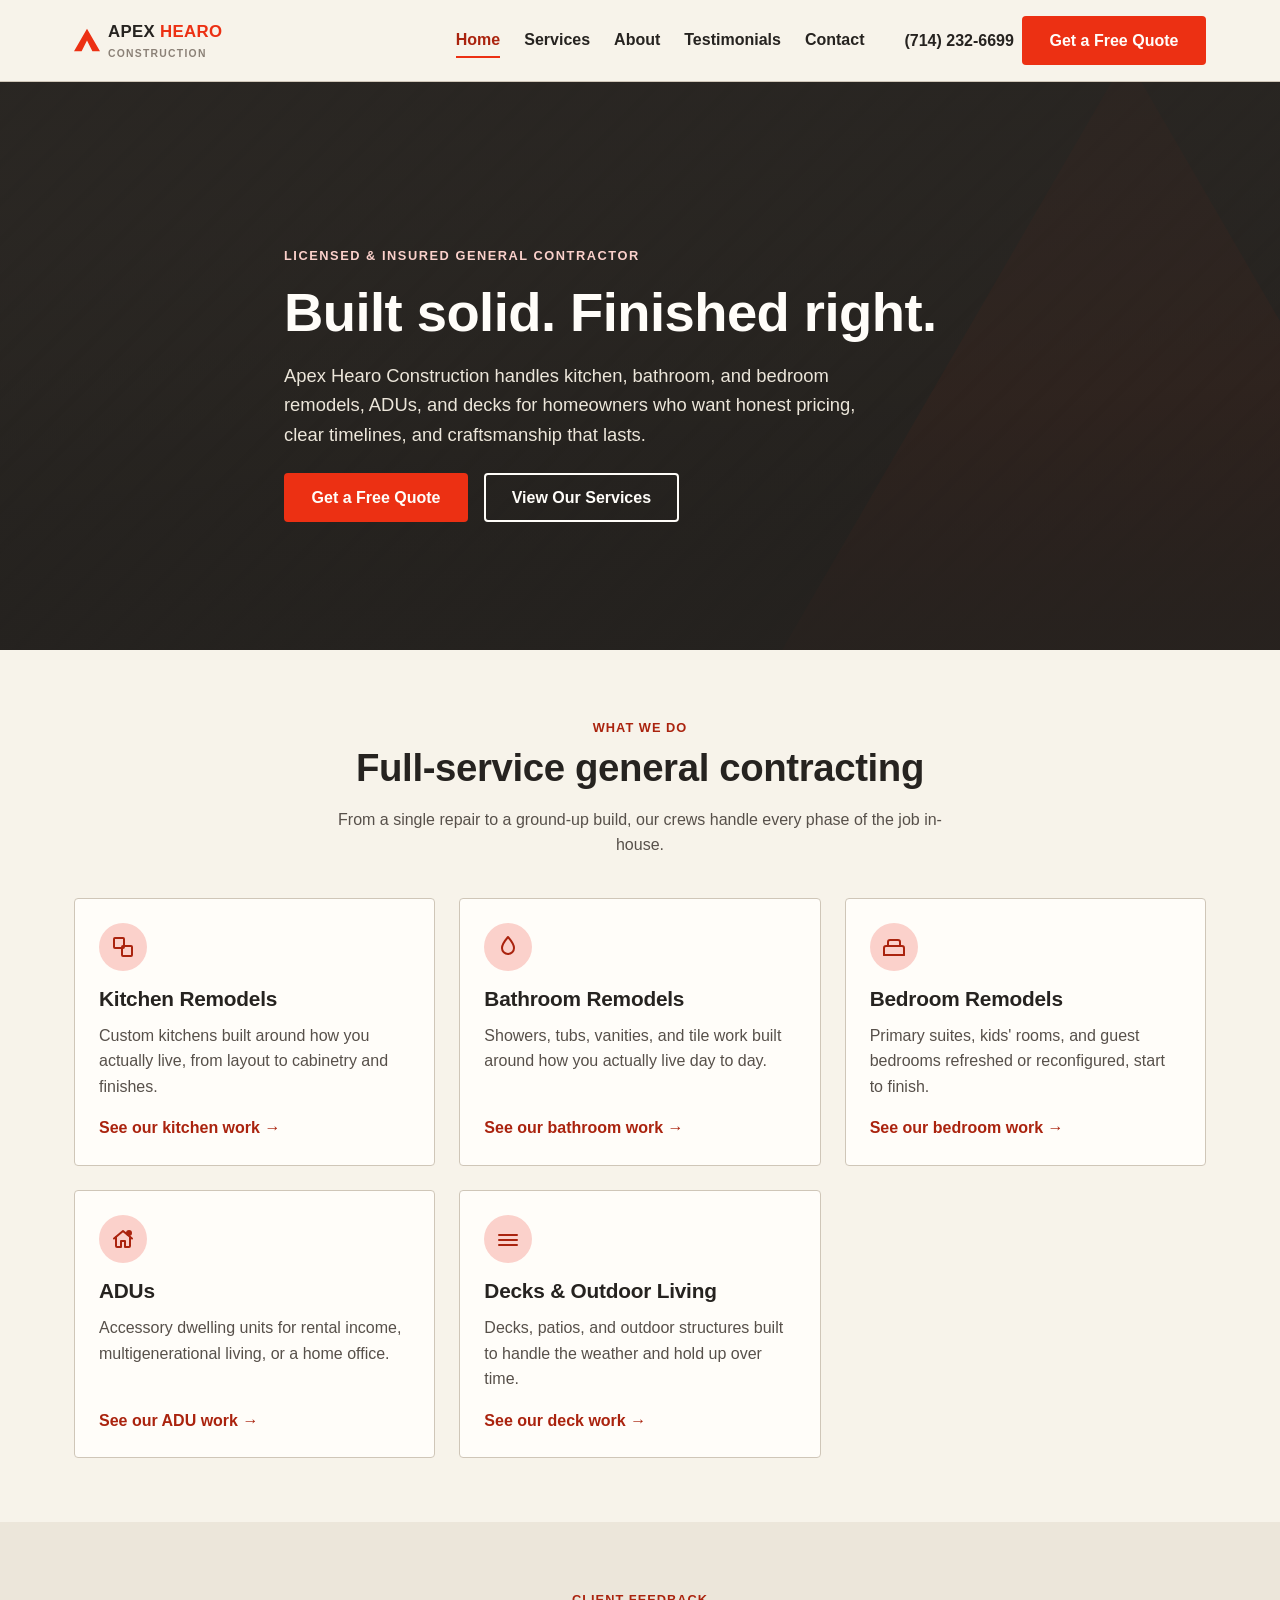
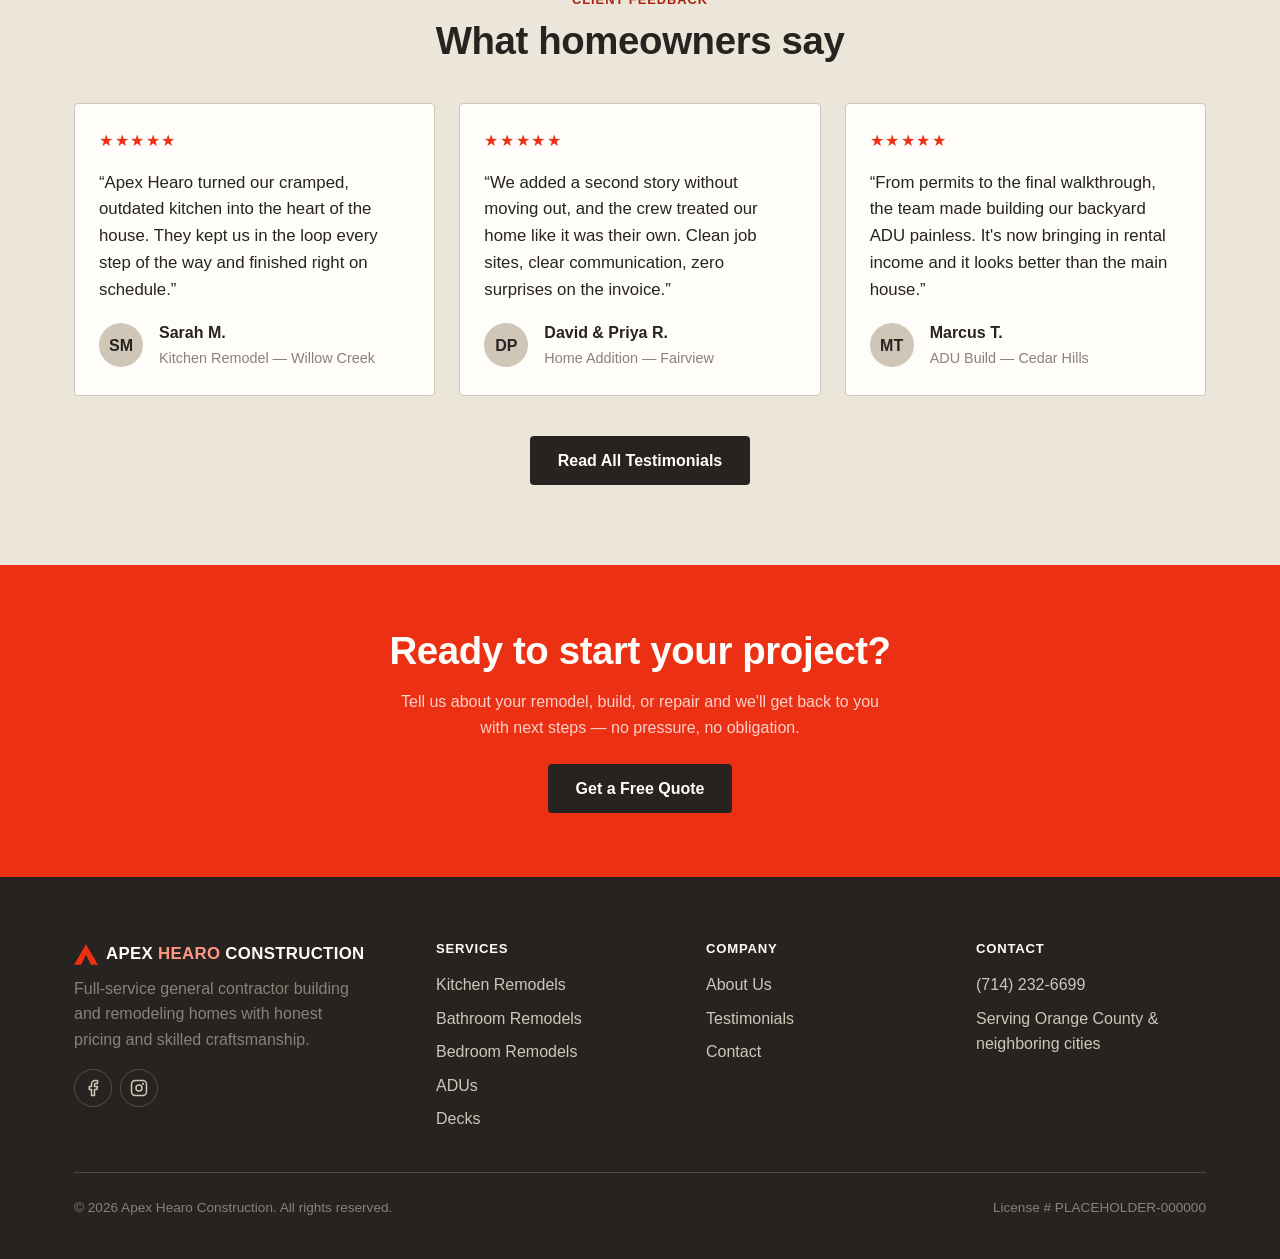
==== index.html @ 3b9a94ad "Update contact info, service area, hero banner, and About page - Update service area to "Orange Coun" ====
<!DOCTYPE html>
<html lang="en">
<head>
  <meta charset="UTF-8" />
  <meta name="viewport" content="width=device-width, initial-scale=1.0" />
  <title>Apex Hearo Construction | General Contractor</title>
  <meta name="description" content="Apex Hearo Construction is a licensed general contractor handling kitchen, bathroom, and bedroom remodels, ADUs, and decks. Get a free quote today." />
  <link rel="icon" type="image/svg+xml" href="images/favicon.svg" />
  <link rel="stylesheet" href="css/styles.css" />
</head>
<body>
  <a class="skip-link" href="#main-content">Skip to main content</a>

  <header class="site-header">
    <div class="container">
      <a href="index.html" class="logo">
        <svg class="logo-mark" width="26" height="24" viewBox="0 0 181.25 156.25" fill="currentColor" fill-rule="evenodd" aria-hidden="true">
          <path d="M90.63 0L181.25 156.25L0 156.25Z M90.63 81.25L128.13 156.25L53.13 156.25Z" />
        </svg>
        <span>
          Apex <span class="logo-accent">Hearo</span>
          <span class="logo-text-sub">Construction</span>
        </span>
      </a>

      <button class="nav-toggle" type="button" aria-expanded="false" aria-controls="primary-nav" aria-label="Toggle navigation menu">
        <span class="nav-toggle-icon"></span>
      </button>

      <nav class="primary-nav" id="primary-nav" aria-label="Primary">
        <ul class="nav-list">
          <li><a href="index.html" aria-current="page">Home</a></li>
          <li><a href="services.html">Services</a></li>
          <li><a href="about.html">About</a></li>
          <li><a href="testimonials.html">Testimonials</a></li>
          <li><a href="contact.html">Contact</a></li>
        </ul>
        <div class="nav-cta">
          <a href="tel:+17142326699" class="nav-phone">(714) 232-6699</a>
          <a href="contact.html" class="btn btn-primary">Get a Free Quote</a>
        </div>
      </nav>
    </div>
  </header>

  <main id="main-content">
    <!-- Hero -->
    <section class="hero" style="background-image: url('images/hero/hero-home.svg');">
      <div class="container">
        <span class="eyebrow">Licensed &amp; Insured General Contractor</span>
        <h1>Built solid. Finished right.</h1>
        <p class="lede">
          Apex Hearo Construction handles kitchen, bathroom, and bedroom remodels, ADUs, and decks
          for homeowners who want honest pricing, clear timelines, and craftsmanship that lasts.
        </p>
        <div class="hero-actions">
          <a href="contact.html" class="btn btn-primary">Get a Free Quote</a>
          <a href="services.html" class="btn btn-outline">View Our Services</a>
        </div>
      </div>
    </section>

    <!-- Services overview -->
    <section id="services-overview">
      <div class="container">
        <div class="section-heading">
          <span class="eyebrow">What We Do</span>
          <h2>Full-service general contracting</h2>
          <p>From a single repair to a ground-up build, our crews handle every phase of the job in-house.</p>
        </div>

        <div class="card-grid card-grid--services">
          <article class="service-card">
            <div class="service-card-icon">
              <svg width="24" height="24" viewBox="0 0 24 24" fill="none" stroke="currentColor" stroke-width="2" stroke-linecap="round" stroke-linejoin="round" aria-hidden="true">
                <rect x="3" y="3" width="10" height="10" rx="1" />
                <rect x="11" y="11" width="10" height="10" rx="1" />
              </svg>
            </div>
            <h3>Kitchen Remodels</h3>
            <p>Custom kitchens built around how you actually live, from layout to cabinetry and finishes.</p>
            <a href="services.html#kitchen" class="link-arrow">See our kitchen work &rarr;</a>
          </article>

          <article class="service-card">
            <div class="service-card-icon">
              <svg width="24" height="24" viewBox="0 0 24 24" fill="none" stroke="currentColor" stroke-width="2" stroke-linecap="round" stroke-linejoin="round" aria-hidden="true">
                <path d="M12 2s6 7 6 11a6 6 0 1 1-12 0c0-4 6-11 6-11Z" />
              </svg>
            </div>
            <h3>Bathroom Remodels</h3>
            <p>Showers, tubs, vanities, and tile work built around how you actually live day to day.</p>
            <a href="services.html#bathroom" class="link-arrow">See our bathroom work &rarr;</a>
          </article>

          <article class="service-card">
            <div class="service-card-icon">
              <svg width="24" height="24" viewBox="0 0 24 24" fill="none" stroke="currentColor" stroke-width="2" stroke-linecap="round" stroke-linejoin="round" aria-hidden="true">
                <path d="M2 20v-7a2 2 0 0 1 2-2h16a2 2 0 0 1 2 2v7" />
                <path d="M2 20h20" />
                <path d="M6 11V7a2 2 0 0 1 2-2h8a2 2 0 0 1 2 2v4" />
              </svg>
            </div>
            <h3>Bedroom Remodels</h3>
            <p>Primary suites, kids' rooms, and guest bedrooms refreshed or reconfigured, start to finish.</p>
            <a href="services.html#bedroom" class="link-arrow">See our bedroom work &rarr;</a>
          </article>

          <article class="service-card">
            <div class="service-card-icon">
              <svg width="24" height="24" viewBox="0 0 24 24" fill="none" stroke="currentColor" stroke-width="2" stroke-linecap="round" stroke-linejoin="round" aria-hidden="true">
                <path d="M3 11.5 12 4l9 7.5" />
                <path d="M5 10v9a1 1 0 0 0 1 1h4v-6h4v6h4a1 1 0 0 0 1-1v-9" />
                <circle cx="18" cy="6" r="3" fill="currentColor" stroke="none" />
              </svg>
            </div>
            <h3>ADUs</h3>
            <p>Accessory dwelling units for rental income, multigenerational living, or a home office.</p>
            <a href="services.html#adus" class="link-arrow">See our ADU work &rarr;</a>
          </article>

          <article class="service-card">
            <div class="service-card-icon">
              <svg width="24" height="24" viewBox="0 0 24 24" fill="none" stroke="currentColor" stroke-width="2" stroke-linecap="round" stroke-linejoin="round" aria-hidden="true">
                <path d="M3 8h18M3 13h18M3 18h18" />
              </svg>
            </div>
            <h3>Decks &amp; Outdoor Living</h3>
            <p>Decks, patios, and outdoor structures built to handle the weather and hold up over time.</p>
            <a href="services.html#decks" class="link-arrow">See our deck work &rarr;</a>
          </article>
        </div>
      </div>
    </section>

    <!-- Testimonials preview -->
    <section class="bg-soft">
      <div class="container">
        <div class="section-heading">
          <span class="eyebrow">Client Feedback</span>
          <h2>What homeowners say</h2>
        </div>

        <div class="card-grid card-grid--testimonials" data-testimonials data-testimonials-limit="3">
          <p class="testimonials-loading">Loading testimonials&hellip;</p>
        </div>

        <p class="text-center" style="margin-top: var(--space-5);">
          <a href="testimonials.html" class="btn btn-dark">Read All Testimonials</a>
        </p>
      </div>
    </section>

    <!-- CTA band -->
    <section class="cta-band">
      <div class="container">
        <h2>Ready to start your project?</h2>
        <p>Tell us about your remodel, build, or repair and we'll get back to you with next steps — no pressure, no obligation.</p>
        <a href="contact.html" class="btn btn-dark">Get a Free Quote</a>
      </div>
    </section>
  </main>

  <footer class="site-footer">
    <div class="container">
      <div class="footer-grid">
        <div class="footer-brand">
          <a href="index.html" class="logo">
            <svg class="logo-mark" width="24" height="21" viewBox="0 0 181.25 156.25" fill="currentColor" fill-rule="evenodd" aria-hidden="true">
              <path d="M90.63 0L181.25 156.25L0 156.25Z M90.63 81.25L128.13 156.25L53.13 156.25Z" />
            </svg>
            <span>Apex <span class="logo-accent">Hearo</span> Construction</span>
          </a>
          <p>Full-service general contractor building and remodeling homes with honest pricing and skilled craftsmanship.</p>
          <div class="footer-social">
            <a href="#" aria-label="Apex Hearo Construction on Facebook">
              <svg width="18" height="18" viewBox="0 0 24 24" fill="none" stroke="currentColor" stroke-width="2" stroke-linecap="round" stroke-linejoin="round" aria-hidden="true"><path d="M18 2h-3a5 5 0 0 0-5 5v3H7v4h3v8h4v-8h3l1-4h-4V7a1 1 0 0 1 1-1h3Z" /></svg>
            </a>
            <a href="#" aria-label="Apex Hearo Construction on Instagram">
              <svg width="18" height="18" viewBox="0 0 24 24" fill="none" stroke="currentColor" stroke-width="2" stroke-linecap="round" stroke-linejoin="round" aria-hidden="true"><rect x="2" y="2" width="20" height="20" rx="5" /><circle cx="12" cy="12" r="4" /><circle cx="17.5" cy="6.5" r="0.5" fill="currentColor" /></svg>
            </a>
          </div>
        </div>

        <div>
          <h3 class="footer-heading">Services</h3>
          <ul class="footer-links">
            <li><a href="services.html#kitchen">Kitchen Remodels</a></li>
            <li><a href="services.html#bathroom">Bathroom Remodels</a></li>
            <li><a href="services.html#bedroom">Bedroom Remodels</a></li>
            <li><a href="services.html#adus">ADUs</a></li>
            <li><a href="services.html#decks">Decks</a></li>
          </ul>
        </div>

        <div>
          <h3 class="footer-heading">Company</h3>
          <ul class="footer-links">
            <li><a href="about.html">About Us</a></li>
            <li><a href="testimonials.html">Testimonials</a></li>
            <li><a href="contact.html">Contact</a></li>
          </ul>
        </div>

        <div>
          <h3 class="footer-heading">Contact</h3>
          <ul class="footer-links">
            <li><a href="tel:+17142326699">(714) 232-6699</a></li>
            <li>Serving Orange County &amp; neighboring cities</li>
          </ul>
        </div>
      </div>

      <div class="footer-bottom">
        <p>&copy; <span data-current-year></span> Apex Hearo Construction. All rights reserved.</p>
        <p>License # PLACEHOLDER-000000</p>
      </div>
    </div>
  </footer>

  <script src="js/main.js"></script>
  <script src="js/testimonials.js"></script>
</body>
</html>
---- css/styles.css ----
/* =========================================================
   Apex Hearo Construction — Stylesheet
   Single stylesheet, organized by section. Mobile-first.
   ========================================================= */

/* ---------- 1. Design tokens ---------- */
:root {
  /* Earthy neutral palette */
  --color-charcoal: #262320;
  --color-charcoal-soft: #3a352f;
  --color-warm-gray-800: #4f4a42;
  --color-warm-gray-700: #57504a;
  --color-warm-gray-500: #8b8177;
  --color-warm-gray-300: #cfc6b8;
  --color-warm-gray-100: #ece6da;
  --color-off-white: #f7f3ea;
  --color-white: #fffdf9;

  /* Accent — brand red, matching the official logo */
  --color-accent: #ec3013;
  --color-accent-dark: #aa230e;
  --color-accent-light: #fbd1cb;

  /* Brand mark colors, from the official logo */
  --color-brand-red: #ec3013;
  --color-brand-red-on-dark: #ff9783;

  --color-success: #4a6b4d;
  --color-border: var(--color-warm-gray-300);

  /* Typography */
  --font-body: -apple-system, BlinkMacSystemFont, "Segoe UI", Roboto, Helvetica, Arial, sans-serif;
  --font-heading: var(--font-body);

  /* Spacing scale */
  --space-1: 0.25rem;
  --space-2: 0.5rem;
  --space-3: 1rem;
  --space-4: 1.5rem;
  --space-5: 2.5rem;
  --space-6: 4rem;
  --space-7: 6rem;

  --radius: 4px;
  --shadow-sm: 0 1px 3px rgba(38, 35, 32, 0.12);
  --shadow-md: 0 4px 16px rgba(38, 35, 32, 0.16);

  --container-width: 1180px;
}

/* ---------- 2. Reset ---------- */
*,
*::before,
*::after {
  box-sizing: border-box;
}

html {
  -webkit-text-size-adjust: 100%;
  scroll-behavior: smooth;
}

body {
  margin: 0;
  font-family: var(--font-body);
  color: var(--color-charcoal);
  background: var(--color-off-white);
  line-height: 1.6;
  font-size: 16px;
}

img {
  max-width: 100%;
  display: block;
  height: auto;
}

a {
  color: var(--color-accent-dark);
  text-decoration: none;
}

a:hover,
a:focus {
  text-decoration: underline;
}

ul {
  margin: 0;
  padding: 0;
  list-style: none;
}

h1, h2, h3, h4 {
  font-family: var(--font-heading);
  font-weight: 800;
  line-height: 1.15;
  margin: 0 0 var(--space-3);
  color: var(--color-charcoal);
  letter-spacing: -0.01em;
}

h1 { font-size: clamp(2rem, 5vw + 1rem, 3.4rem); }
h2 { font-size: clamp(1.6rem, 3vw + 1rem, 2.4rem); }
h3 { font-size: 1.3rem; }

p {
  margin: 0 0 var(--space-3);
}

button {
  font-family: inherit;
}

/* Visually-hidden but accessible */
.visually-hidden {
  position: absolute;
  width: 1px;
  height: 1px;
  padding: 0;
  margin: -1px;
  overflow: hidden;
  clip: rect(0, 0, 0, 0);
  white-space: nowrap;
  border: 0;
}

.skip-link {
  position: absolute;
  left: -999px;
  top: 0;
  background: var(--color-accent);
  color: var(--color-white);
  padding: var(--space-2) var(--space-3);
  z-index: 200;
}

.skip-link:focus {
  left: var(--space-2);
  top: var(--space-2);
}

/* ---------- 3. Layout helpers ---------- */
.container {
  width: 100%;
  max-width: var(--container-width);
  margin-inline: auto;
  padding-inline: var(--space-4);
}

section {
  padding-block: var(--space-6);
}

.section-heading {
  max-width: 640px;
  margin-inline: auto;
  text-align: center;
  margin-bottom: var(--space-5);
}

.section-heading .eyebrow {
  display: inline-block;
  color: var(--color-accent-dark);
  font-weight: 700;
  text-transform: uppercase;
  letter-spacing: 0.08em;
  font-size: 0.8rem;
  margin-bottom: var(--space-2);
}

.section-heading p {
  color: var(--color-warm-gray-700);
}

.bg-soft {
  background: var(--color-warm-gray-100);
}

.bg-charcoal {
  background: var(--color-charcoal);
  color: var(--color-warm-gray-100);
}

.bg-charcoal h2,
.bg-charcoal h3 {
  color: var(--color-white);
}

/* ---------- 4. Buttons ---------- */
.btn {
  display: inline-flex;
  align-items: center;
  justify-content: center;
  gap: var(--space-2);
  padding: 0.85rem 1.6rem;
  border-radius: var(--radius);
  font-weight: 700;
  font-size: 1rem;
  border: 2px solid transparent;
  cursor: pointer;
  transition: background-color 0.15s ease, color 0.15s ease, border-color 0.15s ease;
  text-decoration: none;
  line-height: 1.1;
}

.btn:hover,
.btn:focus-visible {
  text-decoration: none;
}

.btn-primary {
  background: var(--color-accent);
  color: var(--color-white);
}

.btn-primary:hover,
.btn-primary:focus-visible {
  background: var(--color-accent-dark);
  color: var(--color-white);
}

.btn-outline {
  background: transparent;
  border-color: currentColor;
  color: var(--color-white);
}

.btn-outline:hover,
.btn-outline:focus-visible {
  background: rgba(255, 255, 255, 0.12);
  color: var(--color-white);
}

.btn-dark {
  background: var(--color-charcoal);
  color: var(--color-white);
}

.btn-dark:hover,
.btn-dark:focus-visible {
  background: var(--color-charcoal-soft);
  color: var(--color-white);
}

.btn-block {
  width: 100%;
}

/* ---------- 5. Site header / nav ---------- */
.site-header {
  position: sticky;
  top: 0;
  z-index: 100;
  background: var(--color-off-white);
  border-bottom: 1px solid var(--color-border);
}

.site-header .container {
  display: flex;
  align-items: center;
  justify-content: space-between;
  padding-block: var(--space-3);
}

.logo {
  display: flex;
  align-items: center;
  gap: var(--space-2);
  font-family: var(--font-heading);
  font-weight: 800;
  font-size: 1.05rem;
  color: var(--color-charcoal);
  text-decoration: none;
  text-transform: uppercase;
  letter-spacing: 0.02em;
}

.logo:hover,
.logo:focus {
  text-decoration: none;
}

.logo-mark {
  flex-shrink: 0;
  color: var(--color-brand-red);
}

.logo-accent {
  color: var(--color-brand-red);
}

.logo-text-sub {
  display: block;
  font-size: 0.65rem;
  font-weight: 600;
  letter-spacing: 0.12em;
  text-transform: uppercase;
  color: var(--color-warm-gray-500);
}

.nav-toggle {
  display: inline-flex;
  align-items: center;
  justify-content: center;
  background: transparent;
  border: 1px solid var(--color-border);
  border-radius: var(--radius);
  width: 44px;
  height: 44px;
  cursor: pointer;
}

.nav-toggle-icon,
.nav-toggle-icon::before,
.nav-toggle-icon::after {
  display: block;
  width: 20px;
  height: 2px;
  background: var(--color-charcoal);
  position: relative;
  transition: transform 0.2s ease, opacity 0.2s ease;
}

.nav-toggle-icon::before,
.nav-toggle-icon::after {
  content: "";
  position: absolute;
  left: 0;
}

.nav-toggle-icon::before { top: -6px; }
.nav-toggle-icon::after { top: 6px; }

.site-header.nav-open .nav-toggle-icon { background: transparent; }
.site-header.nav-open .nav-toggle-icon::before { transform: rotate(45deg) translate(4px, 5px); }
.site-header.nav-open .nav-toggle-icon::after { transform: rotate(-45deg) translate(4px, -5px); }

.primary-nav {
  position: fixed;
  inset: 0 0 0 30%;
  top: 65px;
  background: var(--color-off-white);
  border-top: 1px solid var(--color-border);
  transform: translateX(100%);
  transition: transform 0.25s ease;
  overflow-y: auto;
  padding: var(--space-4);
}

.site-header.nav-open .primary-nav {
  transform: translateX(0);
}

.nav-list {
  display: flex;
  flex-direction: column;
  gap: var(--space-1);
  margin-bottom: var(--space-4);
}

.nav-list a {
  display: block;
  padding: var(--space-3) var(--space-2);
  font-weight: 600;
  color: var(--color-charcoal);
  border-bottom: 1px solid var(--color-border);
}

.nav-list a:hover,
.nav-list a[aria-current="page"] {
  color: var(--color-accent-dark);
  text-decoration: none;
}

.nav-cta {
  display: flex;
  flex-direction: column;
  gap: var(--space-2);
}

.nav-phone {
  font-weight: 700;
  color: var(--color-charcoal);
  text-align: center;
}

@media (min-width: 860px) {
  .nav-toggle {
    display: none;
  }

  .primary-nav {
    position: static;
    inset: auto;
    transform: none;
    background: transparent;
    border: none;
    padding: 0;
    overflow: visible;
    display: flex;
    align-items: center;
    gap: var(--space-5);
  }

  .nav-list {
    flex-direction: row;
    gap: var(--space-4);
    margin-bottom: 0;
  }

  .nav-list a {
    padding: var(--space-1) 0;
    border-bottom: 2px solid transparent;
  }

  .nav-list a:hover,
  .nav-list a[aria-current="page"] {
    border-bottom-color: var(--color-accent);
  }

  .nav-cta {
    flex-direction: row;
    align-items: center;
  }
}

/* ---------- 6. Hero ---------- */
.hero {
  position: relative;
  color: var(--color-white);
  background-color: var(--color-charcoal-soft);
  background-size: cover;
  background-position: center;
  overflow: hidden;
}

.hero::before {
  content: "";
  position: absolute;
  inset: 0;
  background: linear-gradient(180deg, rgba(38, 35, 32, 0.78) 0%, rgba(38, 35, 32, 0.55) 55%, rgba(38, 35, 32, 0.85) 100%);
}

.hero .container {
  position: relative;
  padding-block: var(--space-7) var(--space-6);
  max-width: 760px;
}

.hero .eyebrow {
  display: inline-block;
  text-transform: uppercase;
  letter-spacing: 0.12em;
  font-weight: 700;
  font-size: 0.8rem;
  color: var(--color-accent-light);
  margin-bottom: var(--space-3);
}

.hero h1 {
  color: var(--color-white);
  margin-bottom: var(--space-3);
}

.hero .lede {
  font-size: 1.15rem;
  color: var(--color-warm-gray-100);
  max-width: 56ch;
  margin-bottom: var(--space-4);
}

.hero-actions {
  display: flex;
  flex-wrap: wrap;
  gap: var(--space-3);
}

/* Page banner (non-home hero) */
.page-banner {
  position: relative;
  color: var(--color-white);
  background-color: var(--color-charcoal-soft);
  background-size: cover;
  background-position: center;
}

.page-banner::before {
  content: "";
  position: absolute;
  inset: 0;
  background: rgba(38, 35, 32, 0.72);
}

.page-banner .container {
  position: relative;
  padding-block: var(--space-6) var(--space-5);
}

.page-banner h1 {
  color: var(--color-white);
  margin-bottom: var(--space-2);
}

.page-banner p {
  color: var(--color-warm-gray-100);
  max-width: 60ch;
  margin-bottom: 0;
}

/* ---------- 7. Cards ---------- */
.card-grid {
  display: grid;
  gap: var(--space-4);
  grid-template-columns: 1fr;
}

@media (min-width: 640px) {
  .card-grid { grid-template-columns: repeat(2, 1fr); }
}

@media (min-width: 980px) {
  .card-grid--services { grid-template-columns: repeat(3, 1fr); }
  .card-grid--testimonials { grid-template-columns: repeat(3, 1fr); }
}

.service-card {
  background: var(--color-white);
  border: 1px solid var(--color-border);
  border-radius: var(--radius);
  padding: var(--space-4);
  display: flex;
  flex-direction: column;
  gap: var(--space-2);
  transition: box-shadow 0.15s ease, transform 0.15s ease;
}

.service-card:hover {
  box-shadow: var(--shadow-md);
  transform: translateY(-2px);
}

.service-card-icon {
  width: 48px;
  height: 48px;
  display: flex;
  align-items: center;
  justify-content: center;
  border-radius: 50%;
  background: var(--color-accent-light);
  color: var(--color-accent-dark);
  margin-bottom: var(--space-2);
}

.service-card h3 {
  margin-bottom: var(--space-1);
}

.service-card p {
  color: var(--color-warm-gray-700);
  margin-bottom: var(--space-2);
  flex-grow: 1;
}

.service-card .link-arrow {
  font-weight: 700;
  color: var(--color-accent-dark);
}

/* Testimonial cards */
.testimonial-card {
  background: var(--color-white);
  border: 1px solid var(--color-border);
  border-radius: var(--radius);
  padding: var(--space-4);
  display: flex;
  flex-direction: column;
  gap: var(--space-3);
}

.testimonial-card .stars {
  color: var(--color-accent);
  letter-spacing: 0.1em;
}

.testimonial-card blockquote {
  margin: 0;
  font-size: 1.05rem;
  color: var(--color-charcoal);
}

.testimonial-attribution {
  display: flex;
  align-items: center;
  gap: var(--space-3);
  margin-top: auto;
}

.testimonial-avatar {
  width: 44px;
  height: 44px;
  border-radius: 50%;
  background: var(--color-warm-gray-300);
  color: var(--color-charcoal);
  display: flex;
  align-items: center;
  justify-content: center;
  font-weight: 700;
  flex-shrink: 0;
}

.testimonial-name {
  font-weight: 700;
  display: block;
}

.testimonial-project {
  color: var(--color-warm-gray-500);
  font-size: 0.9rem;
}

.testimonials-loading,
.testimonials-error {
  text-align: center;
  color: var(--color-warm-gray-500);
  grid-column: 1 / -1;
}

/* ---------- 8. Service sections & gallery ---------- */
.service-section {
  padding-block: var(--space-6);
  border-bottom: 1px solid var(--color-border);
  scroll-margin-top: 90px;
}

.service-section:last-of-type {
  border-bottom: none;
}

.service-section-header {
  display: flex;
  flex-wrap: wrap;
  align-items: flex-end;
  justify-content: space-between;
  gap: var(--space-3);
  margin-bottom: var(--space-4);
}

.service-section-header .service-copy {
  max-width: 62ch;
}

.service-section-header p {
  color: var(--color-warm-gray-700);
  margin-bottom: 0;
}

.gallery-grid {
  display: grid;
  gap: var(--space-2);
  grid-template-columns: repeat(2, 1fr);
}

@media (min-width: 640px) {
  .gallery-grid { grid-template-columns: repeat(3, 1fr); }
}

@media (min-width: 980px) {
  .gallery-grid { grid-template-columns: repeat(6, 1fr); }
}

.gallery-grid figure {
  margin: 0;
  border-radius: var(--radius);
  overflow: hidden;
  aspect-ratio: 4 / 3;
  background: var(--color-warm-gray-300);
}

.gallery-grid img {
  width: 100%;
  height: 100%;
  object-fit: cover;
}

/* ---------- 9. Forms ---------- */
.form-grid {
  display: grid;
  gap: var(--space-3);
}

@media (min-width: 640px) {
  .form-row-2 {
    display: grid;
    grid-template-columns: 1fr 1fr;
    gap: var(--space-3);
  }
}

.form-field {
  display: flex;
  flex-direction: column;
  gap: var(--space-1);
}

.form-field label {
  font-weight: 700;
  font-size: 0.92rem;
}

.form-field .required {
  color: var(--color-accent-dark);
}

.form-field input,
.form-field select,
.form-field textarea {
  font: inherit;
  padding: 0.75rem 0.85rem;
  border: 1px solid var(--color-border);
  border-radius: var(--radius);
  background: var(--color-white);
  color: var(--color-charcoal);
}

.form-field input:focus,
.form-field select:focus,
.form-field textarea:focus {
  outline: 2px solid var(--color-accent);
  outline-offset: 1px;
}

.form-note {
  font-size: 0.85rem;
  color: var(--color-warm-gray-500);
}

/* ---------- 10. Info blocks (contact/about) ---------- */
.info-grid {
  display: grid;
  gap: var(--space-5);
}

@media (min-width: 900px) {
  .info-grid--contact {
    grid-template-columns: 1.2fr 0.8fr;
    align-items: start;
  }
}

.contact-info-card {
  background: var(--color-white);
  border: 1px solid var(--color-border);
  border-radius: var(--radius);
  padding: var(--space-4);
}

.contact-info-list {
  display: flex;
  flex-direction: column;
  gap: var(--space-3);
  margin-top: var(--space-3);
}

.contact-info-item {
  display: flex;
  gap: var(--space-3);
  align-items: flex-start;
}

.contact-info-item .icon {
  color: var(--color-accent-dark);
  flex-shrink: 0;
  margin-top: 3px;
}

.map-embed {
  margin-top: var(--space-4);
  border: 1px dashed var(--color-warm-gray-500);
  border-radius: var(--radius);
  background: var(--color-warm-gray-100);
  aspect-ratio: 16 / 10;
  display: flex;
  align-items: center;
  justify-content: center;
  text-align: center;
  color: var(--color-warm-gray-500);
  padding: var(--space-3);
}

/* ---------- 11. About page ---------- */
.stat-grid {
  display: grid;
  gap: var(--space-4);
  grid-template-columns: repeat(2, 1fr);
  margin-top: var(--space-5);
}

@media (min-width: 640px) {
  .stat-grid { grid-template-columns: repeat(4, 1fr); }
}

.stat-item {
  text-align: center;
}

.stat-number {
  font-family: var(--font-heading);
  font-weight: 800;
  font-size: 2.4rem;
  color: var(--color-accent);
  display: block;
}

.stat-label {
  color: var(--color-warm-gray-700);
  font-weight: 600;
  font-size: 0.9rem;
}

.about-grid {
  display: grid;
  gap: var(--space-5);
  align-items: center;
}

@media (min-width: 860px) {
  .about-grid--reverse {
    grid-template-columns: 1fr 1fr;
  }

  .about-grid--reverse.flip .about-grid-media { order: 2; }
}

.about-grid-media img {
  border-radius: var(--radius);
}

.credential-list {
  display: grid;
  gap: var(--space-3);
  grid-template-columns: 1fr;
  margin-top: var(--space-4);
}

@media (min-width: 640px) {
  .credential-list { grid-template-columns: repeat(2, 1fr); }
}

.credential-item {
  display: flex;
  gap: var(--space-3);
  padding: var(--space-3);
  background: var(--color-white);
  border: 1px solid var(--color-border);
  border-radius: var(--radius);
}

.credential-item .icon {
  color: var(--color-accent-dark);
  flex-shrink: 0;
}

/* ---------- 12. Footer ---------- */
.site-footer {
  background: var(--color-charcoal);
  color: var(--color-warm-gray-300);
  padding-block: var(--space-6) var(--space-4);
}

.footer-grid {
  display: grid;
  gap: var(--space-5);
  grid-template-columns: 1fr;
  margin-bottom: var(--space-5);
}

@media (min-width: 760px) {
  .footer-grid { grid-template-columns: 1.4fr 1fr 1fr 1fr; }
}

.footer-brand .logo {
  color: var(--color-white);
}

.footer-brand .logo-accent {
  color: var(--color-brand-red-on-dark);
}

.footer-brand p {
  color: var(--color-warm-gray-500);
  margin-top: var(--space-2);
  max-width: 32ch;
}

.footer-heading {
  color: var(--color-white);
  font-weight: 700;
  text-transform: uppercase;
  letter-spacing: 0.06em;
  font-size: 0.82rem;
  margin-bottom: var(--space-3);
}

.footer-links {
  display: flex;
  flex-direction: column;
  gap: var(--space-2);
}

.footer-links a {
  color: var(--color-warm-gray-300);
}

.footer-links a:hover {
  color: var(--color-white);
}

.footer-social {
  display: flex;
  gap: var(--space-2);
  margin-top: var(--space-3);
}

.footer-social a {
  width: 38px;
  height: 38px;
  border-radius: 50%;
  border: 1px solid var(--color-warm-gray-700);
  display: flex;
  align-items: center;
  justify-content: center;
  color: var(--color-warm-gray-300);
}

.footer-social a:hover {
  border-color: var(--color-accent);
  color: var(--color-white);
  text-decoration: none;
}

.footer-bottom {
  border-top: 1px solid var(--color-warm-gray-800);
  padding-top: var(--space-4);
  display: flex;
  flex-wrap: wrap;
  justify-content: space-between;
  gap: var(--space-2);
  font-size: 0.85rem;
  color: var(--color-warm-gray-500);
}

/* ---------- 13. CTA band ---------- */
.cta-band {
  background: var(--color-accent);
  color: var(--color-white);
  text-align: center;
}

.cta-band h2 {
  color: var(--color-white);
}

.cta-band p {
  color: var(--color-accent-light);
  max-width: 56ch;
  margin-inline: auto;
  margin-bottom: var(--space-4);
}

/* ---------- 14. Lightbox ---------- */
.lightbox-trigger {
  cursor: zoom-in;
  transition: filter 0.15s ease;
}

.lightbox-trigger:hover,
.lightbox-trigger:focus-visible {
  filter: brightness(0.9);
  outline: 2px solid var(--color-accent);
  outline-offset: -2px;
}

.lightbox-overlay {
  position: fixed;
  inset: 0;
  z-index: 1000;
  background: rgba(38, 35, 32, 0.94);
  display: none;
  align-items: center;
  justify-content: center;
  padding: var(--space-5);
}

.lightbox-overlay.open {
  display: flex;
}

.lightbox-figure {
  margin: 0;
  max-width: 92vw;
  max-height: 92vh;
  display: flex;
  flex-direction: column;
  align-items: center;
  gap: var(--space-2);
}

.lightbox-image {
  max-width: 92vw;
  max-height: 82vh;
  width: auto;
  height: auto;
  object-fit: contain;
  border-radius: var(--radius);
  box-shadow: var(--shadow-md);
}

.lightbox-caption {
  color: var(--color-warm-gray-100);
  font-size: 0.9rem;
  text-align: center;
  max-width: 70ch;
}

.lightbox-close {
  position: fixed;
  top: var(--space-4);
  right: var(--space-4);
  width: 44px;
  height: 44px;
  border-radius: 50%;
  border: 1px solid rgba(247, 243, 234, 0.4);
  background: rgba(38, 35, 32, 0.6);
  color: var(--color-white);
  font-size: 1.5rem;
  line-height: 1;
  cursor: pointer;
}

.lightbox-close:hover,
.lightbox-close:focus-visible {
  background: var(--color-accent);
  border-color: var(--color-accent);
}

.lightbox-nav {
  position: fixed;
  top: 50%;
  transform: translateY(-50%);
  width: 52px;
  height: 52px;
  border-radius: 50%;
  border: 1px solid rgba(247, 243, 234, 0.4);
  background: rgba(38, 35, 32, 0.6);
  color: var(--color-white);
  font-size: 2rem;
  line-height: 1;
  cursor: pointer;
  display: flex;
  align-items: center;
  justify-content: center;
}

.lightbox-nav:hover,
.lightbox-nav:focus-visible {
  background: var(--color-accent);
  border-color: var(--color-accent);
}

.lightbox-nav[hidden] {
  display: none;
}

.lightbox-prev {
  left: var(--space-4);
}

.lightbox-next {
  right: var(--space-4);
}

@media (max-width: 640px) {
  .lightbox-nav {
    width: 44px;
    height: 44px;
    font-size: 1.6rem;
  }

  .lightbox-prev {
    left: var(--space-2);
  }

  .lightbox-next {
    right: var(--space-2);
  }
}

body.lightbox-active {
  overflow: hidden;
}

/* ---------- 15. Misc ---------- */
.eyebrow-list {
  display: flex;
  flex-wrap: wrap;
  gap: var(--space-2);
  margin-bottom: var(--space-4);
}

.eyebrow-list a {
  padding: 0.4rem 0.9rem;
  border: 1px solid var(--color-border);
  border-radius: 999px;
  font-size: 0.85rem;
  font-weight: 600;
  color: var(--color-charcoal);
}

.eyebrow-list a:hover {
  background: var(--color-accent);
  border-color: var(--color-accent);
  color: var(--color-white);
  text-decoration: none;
}

.text-center { text-align: center; }
.mt-0 { margin-top: 0; }
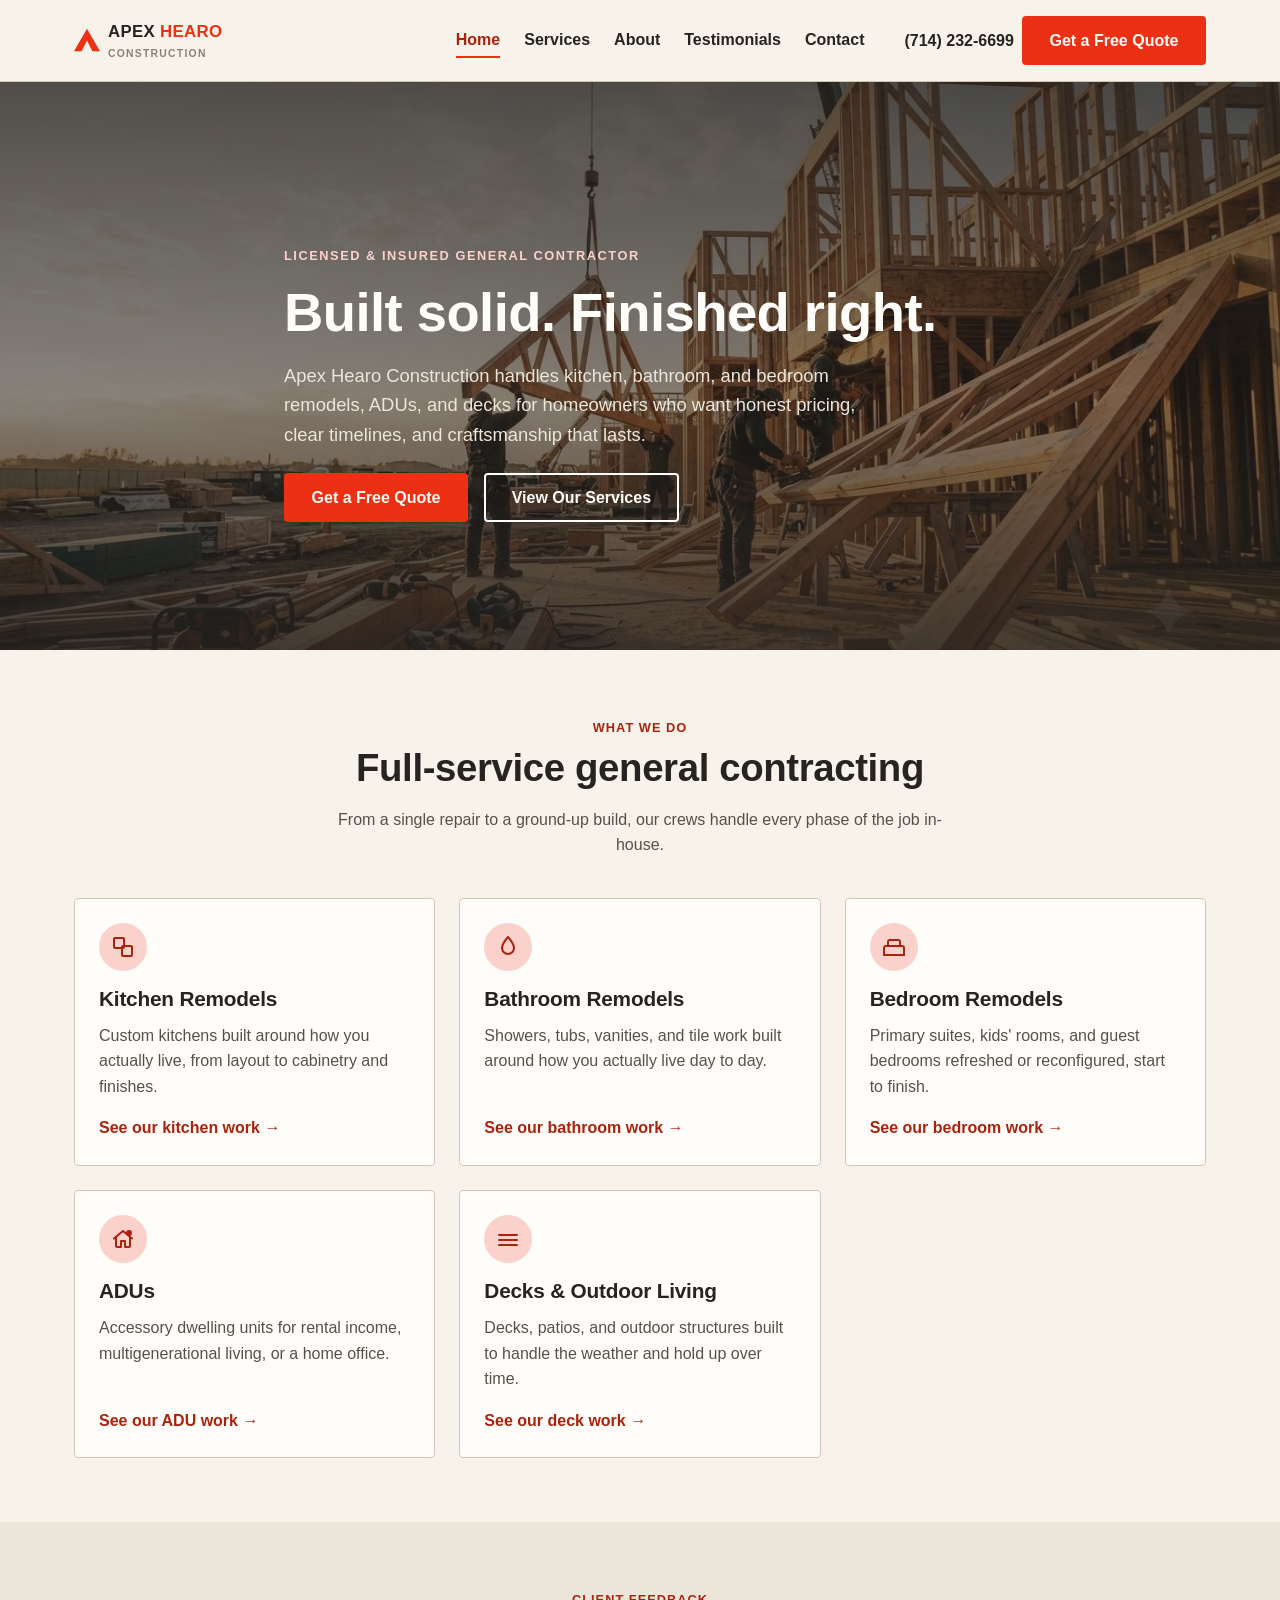
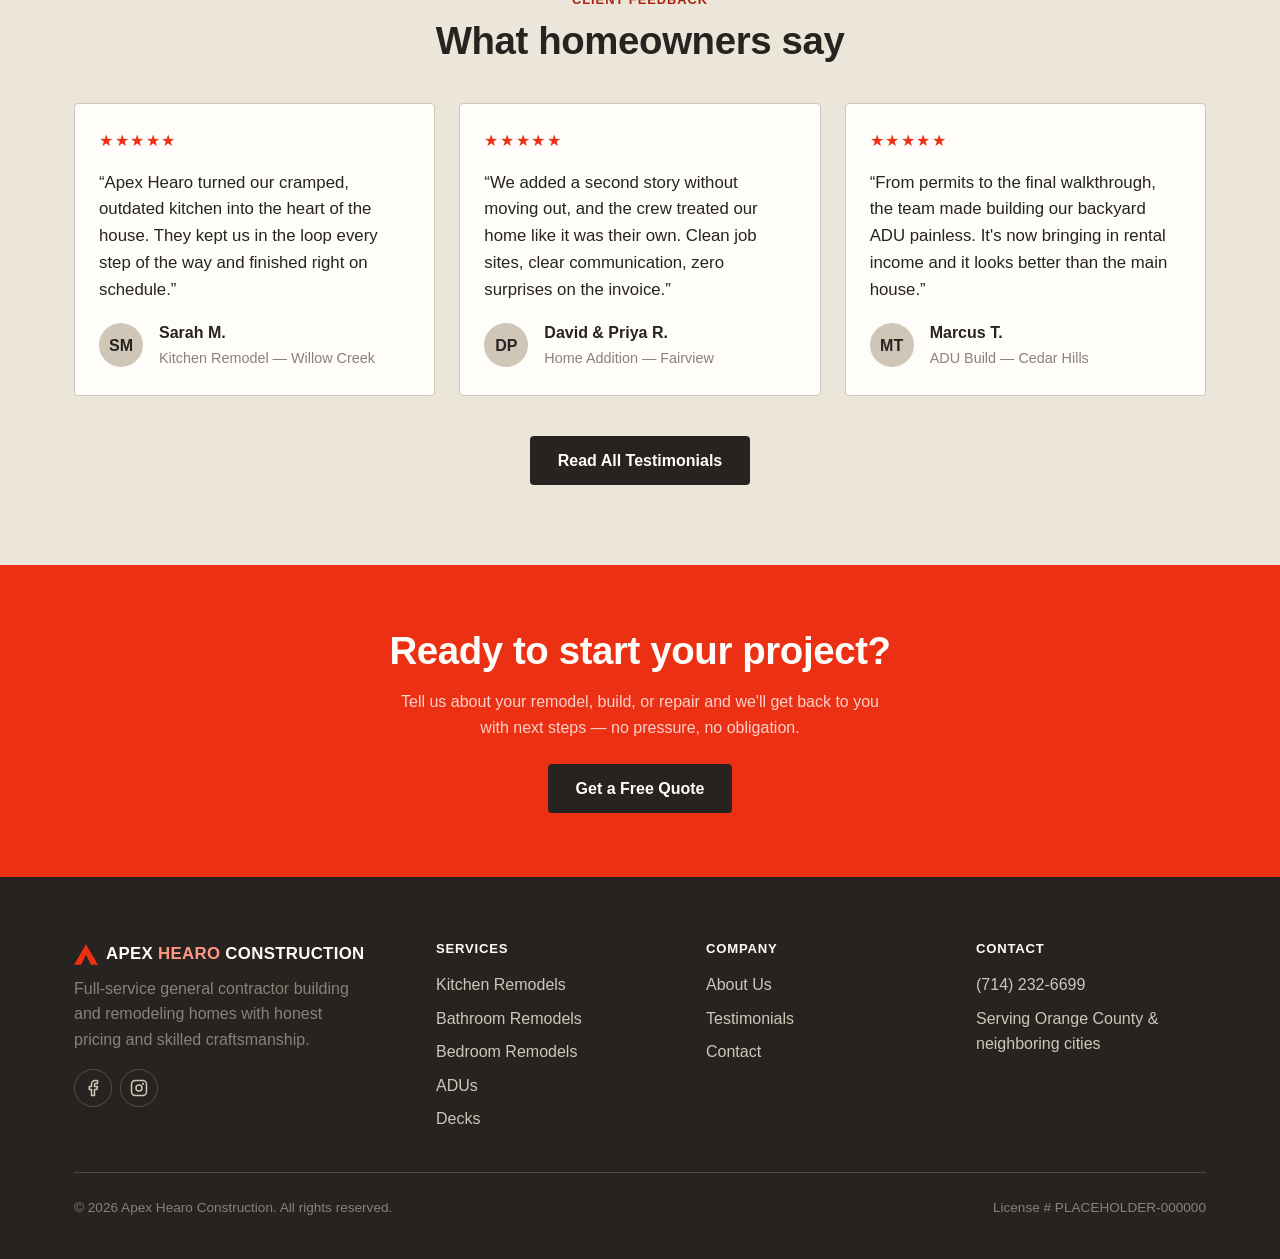
==== commit 2570eb33: "Replace home hero placeholder with real jobsite photo Swaps the generated brand-mark banner for a re" ====
--- a/index.html
+++ b/index.html
@@ -45,7 +45,7 @@
 
   <main id="main-content">
     <!-- Hero -->
-    <section class="hero" style="background-image: url('images/hero/hero-home.svg');">
+    <section class="hero" style="background-image: url('images/hero/hero-home.jpg');">
       <div class="container">
         <span class="eyebrow">Licensed &amp; Insured General Contractor</span>
         <h1>Built solid. Finished right.</h1>
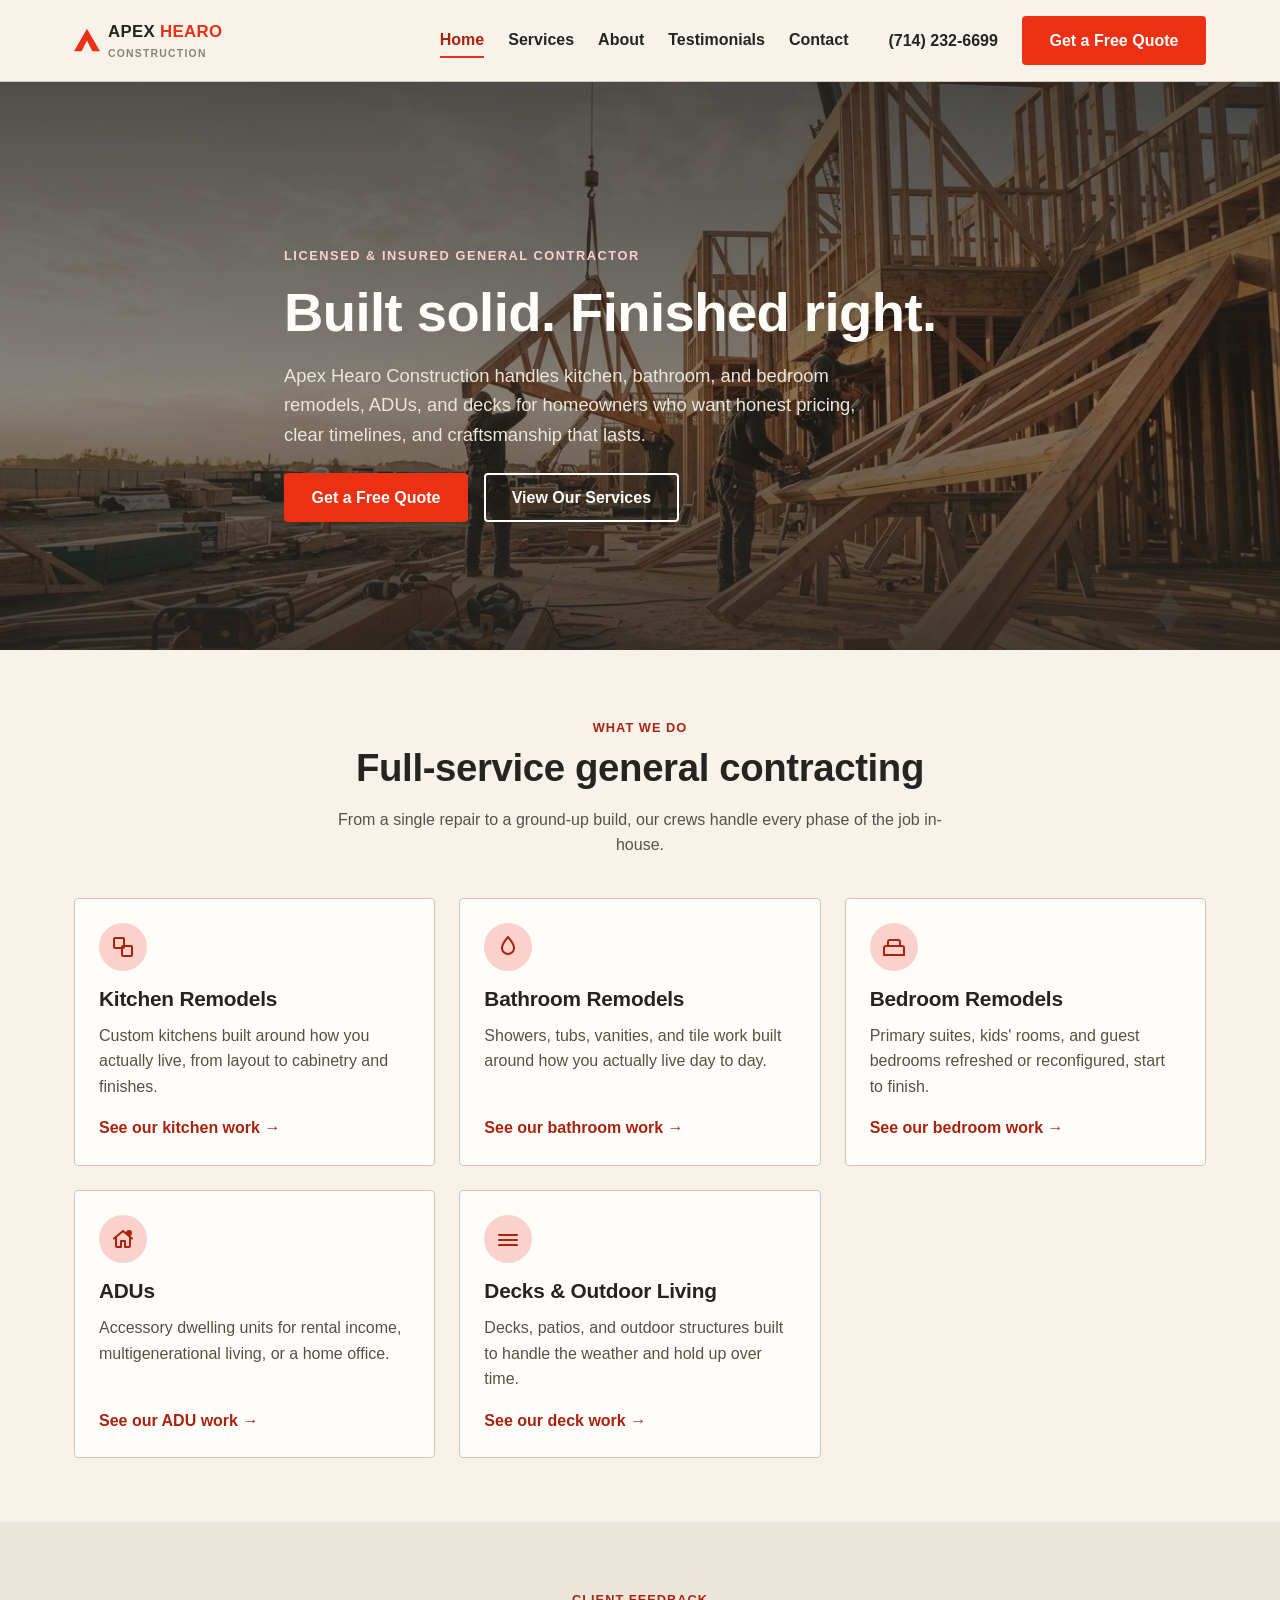
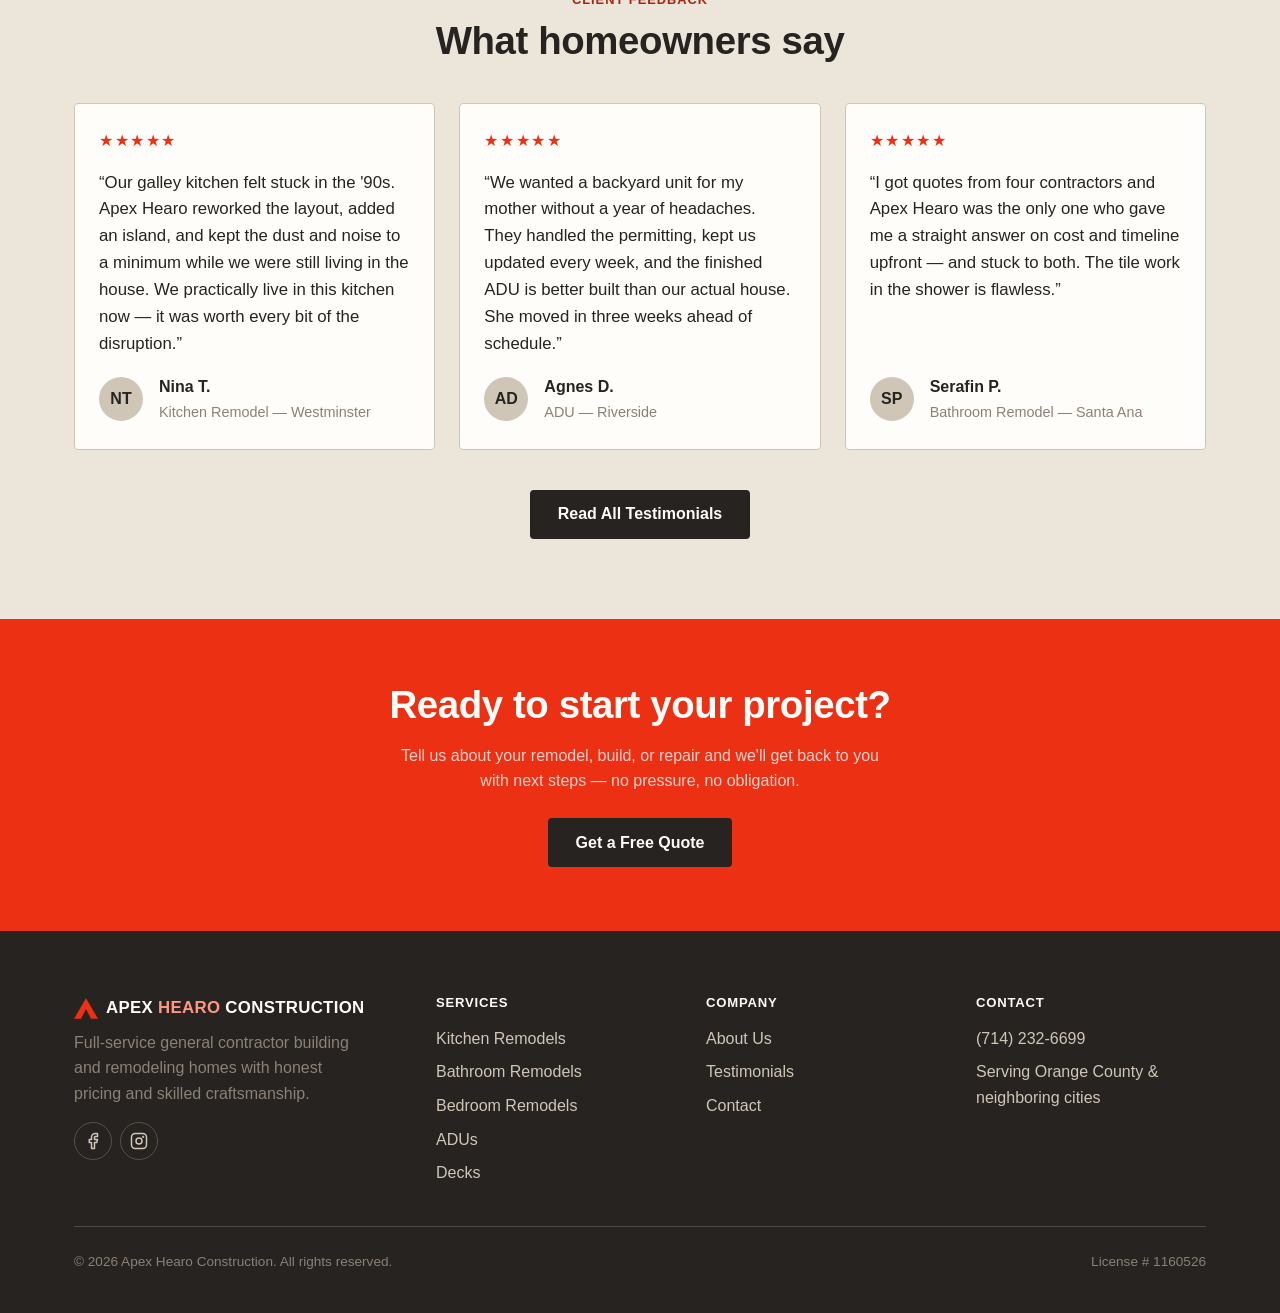
==== commit 3f15f90a: "Add real contractor license number (1160526) Replaces the PLACEHOLDER-000000 license number in the f" ====
--- a/index.html
+++ b/index.html
@@ -213,7 +213,7 @@
 
       <div class="footer-bottom">
         <p>&copy; <span data-current-year></span> Apex Hearo Construction. All rights reserved.</p>
-        <p>License # PLACEHOLDER-000000</p>
+        <p>License # 1160526</p>
       </div>
     </div>
   </footer>
--- a/css/styles.css
+++ b/css/styles.css
@@ -422,6 +422,7 @@
   .nav-cta {
     flex-direction: row;
     align-items: center;
+    gap: var(--space-4);
   }
 }
 
@@ -506,6 +507,17 @@
   color: var(--color-warm-gray-100);
   max-width: 60ch;
   margin-bottom: 0;
+}
+
+/* All hero/banner photos are composed with the subject on the right and
+   calm space on the left for the text. On narrow screens `cover` crops
+   in from both sides, which can land the crop mid-subject. Anchoring to
+   the left keeps the calm side in frame instead. */
+@media (max-width: 640px) {
+  .hero,
+  .page-banner {
+    background-position: left center;
+  }
 }
 
 /* ---------- 7. Cards ---------- */
@@ -774,20 +786,6 @@
   margin-top: 3px;
 }
 
-.map-embed {
-  margin-top: var(--space-4);
-  border: 1px dashed var(--color-warm-gray-500);
-  border-radius: var(--radius);
-  background: var(--color-warm-gray-100);
-  aspect-ratio: 16 / 10;
-  display: flex;
-  align-items: center;
-  justify-content: center;
-  text-align: center;
-  color: var(--color-warm-gray-500);
-  padding: var(--space-3);
-}
-
 /* ---------- 11. About page ---------- */
 .stat-grid {
   display: grid;
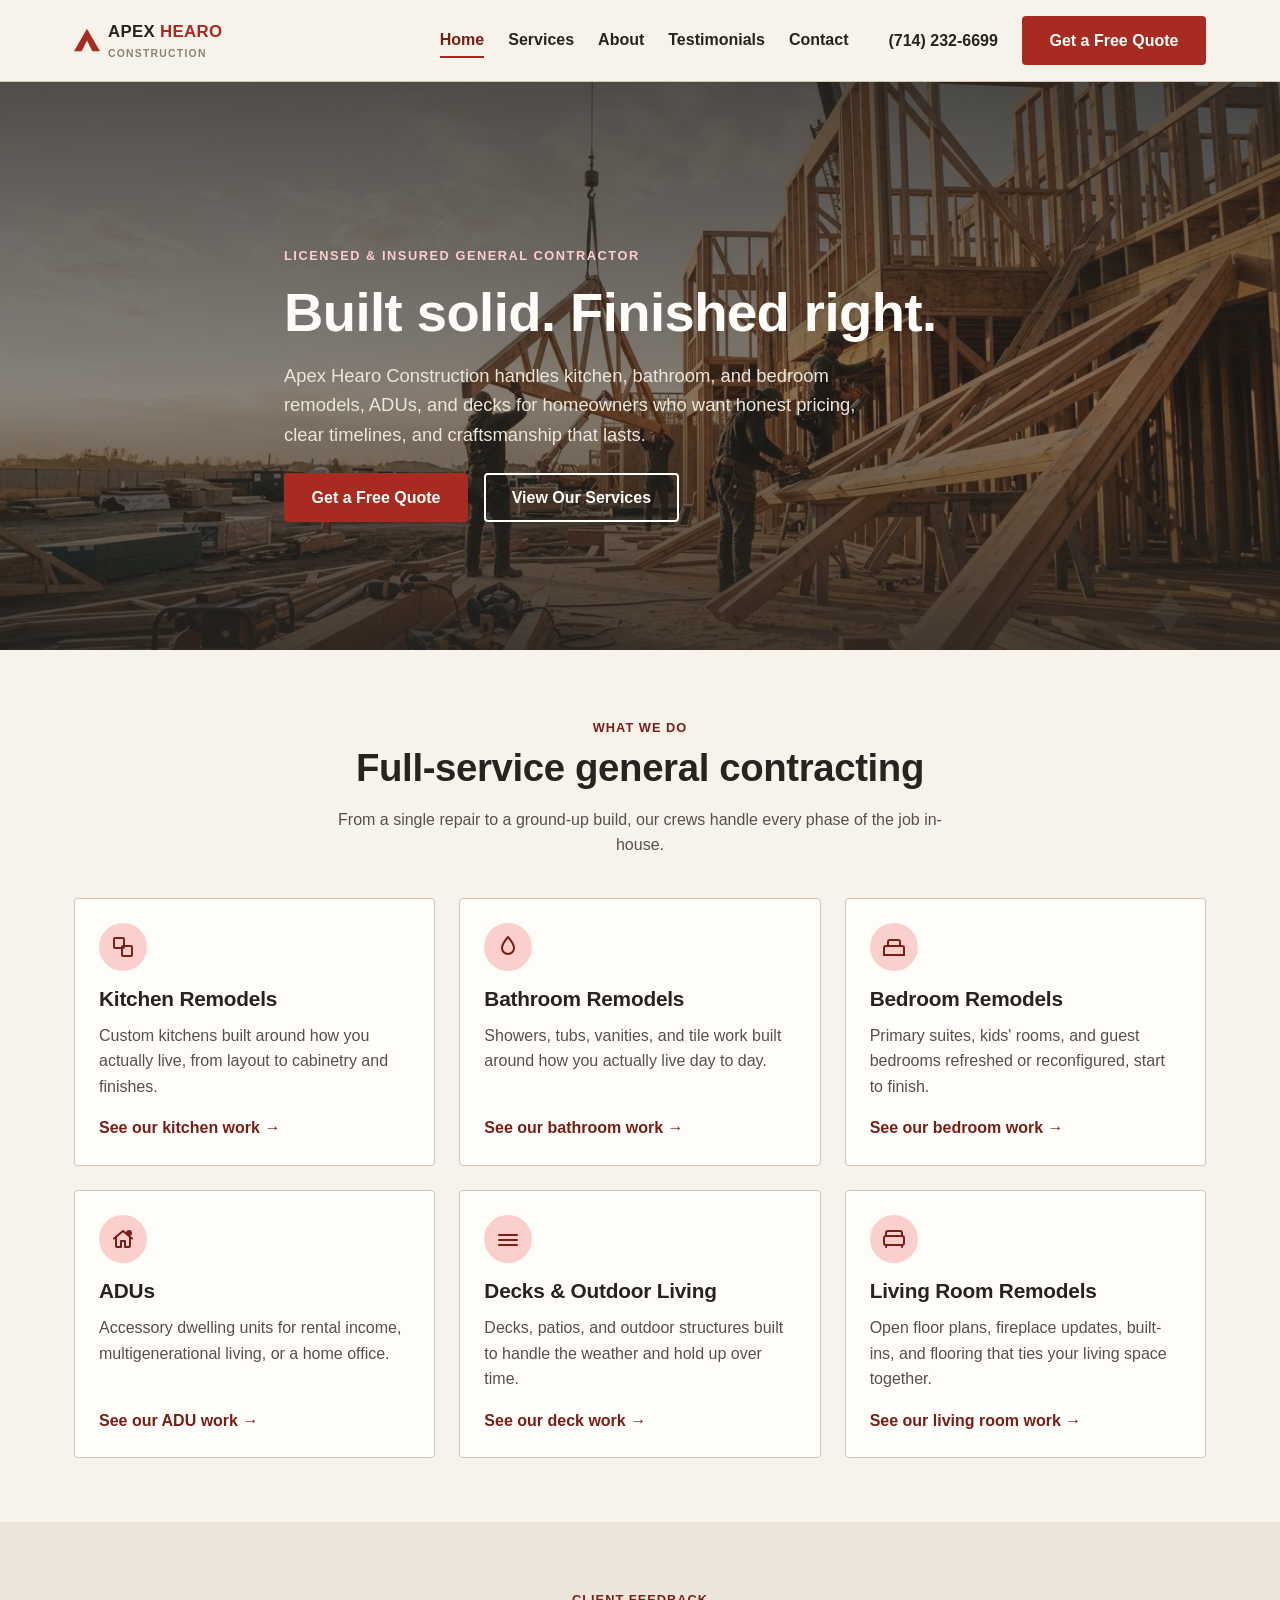
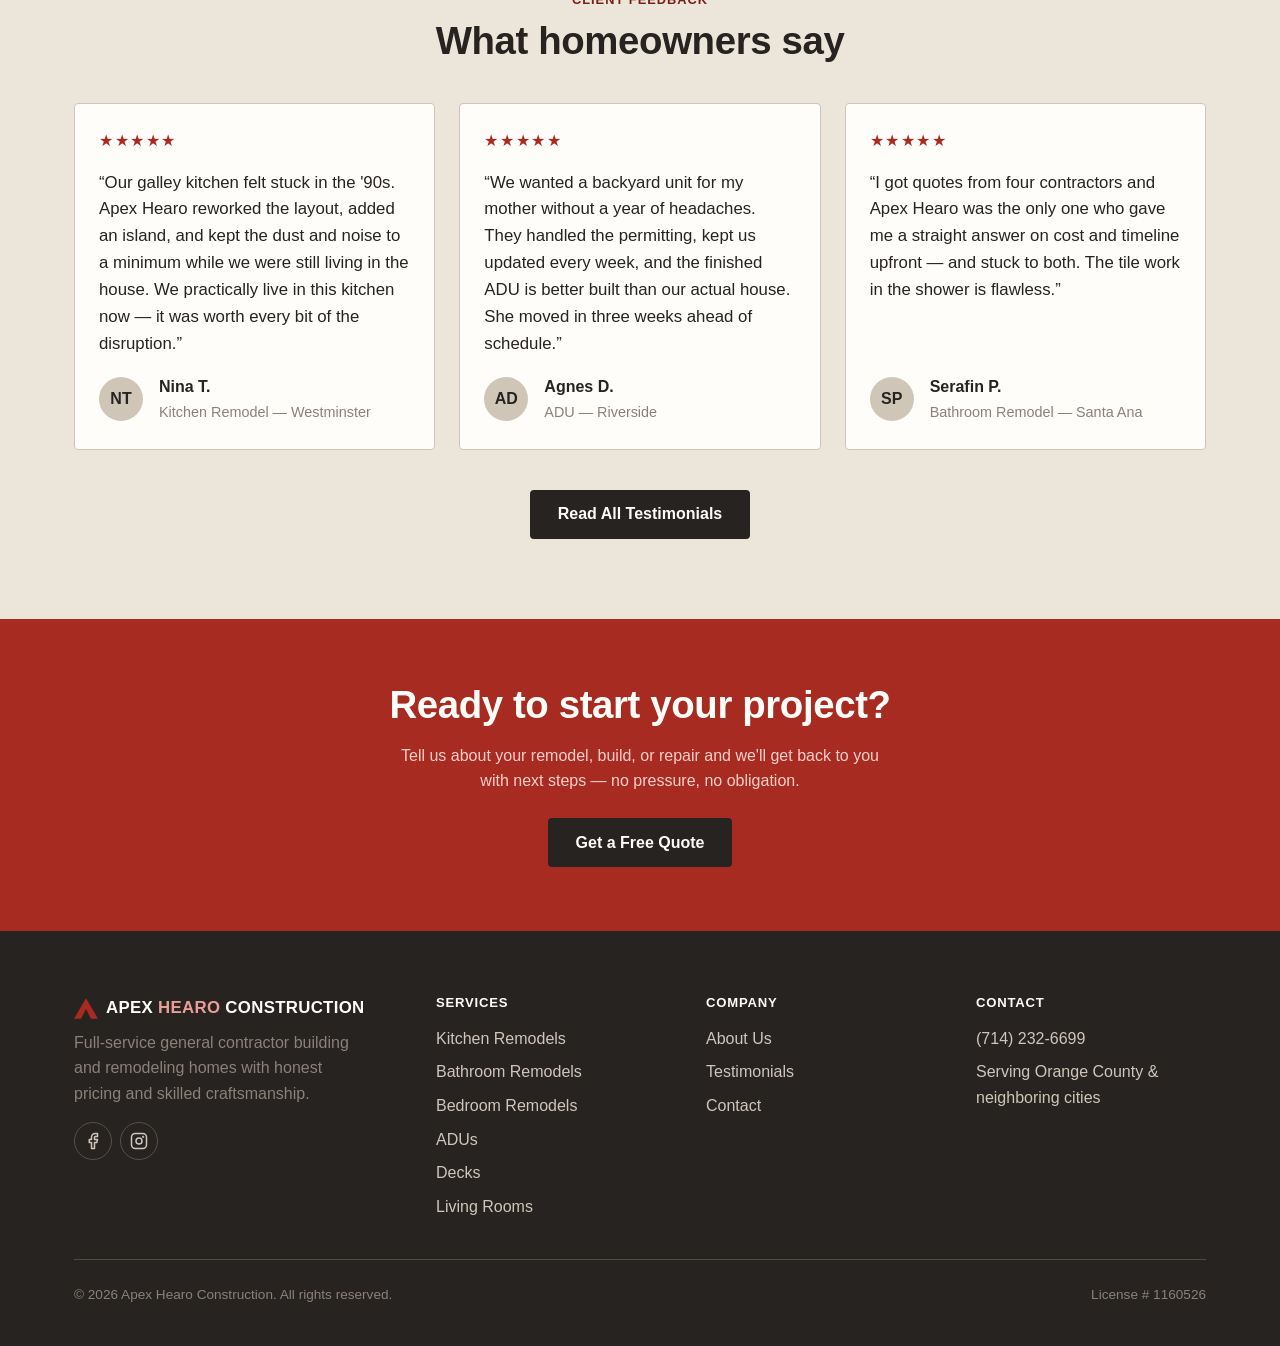
==== commit 6ae86a3d: "Add Living Room Remodels service section New service section on services.html with 5 real project ph" ====
--- a/index.html
+++ b/index.html
@@ -128,6 +128,20 @@
             <h3>Decks &amp; Outdoor Living</h3>
             <p>Decks, patios, and outdoor structures built to handle the weather and hold up over time.</p>
             <a href="services.html#decks" class="link-arrow">See our deck work &rarr;</a>
+          </article>
+
+          <article class="service-card">
+            <div class="service-card-icon">
+              <svg width="24" height="24" viewBox="0 0 24 24" fill="none" stroke="currentColor" stroke-width="2" stroke-linecap="round" stroke-linejoin="round" aria-hidden="true">
+                <path d="M20 9V6a2 2 0 0 0-2-2H6a2 2 0 0 0-2 2v3" />
+                <path d="M2 11v5a2 2 0 0 0 2 2h16a2 2 0 0 0 2-2v-5a2 2 0 0 0-2-2H4a2 2 0 0 0-2 2Z" />
+                <path d="M4 18v2" />
+                <path d="M20 18v2" />
+              </svg>
+            </div>
+            <h3>Living Room Remodels</h3>
+            <p>Open floor plans, fireplace updates, built-ins, and flooring that ties your living space together.</p>
+            <a href="services.html#living-room" class="link-arrow">See our living room work &rarr;</a>
           </article>
         </div>
       </div>
@@ -190,6 +204,7 @@
             <li><a href="services.html#bedroom">Bedroom Remodels</a></li>
             <li><a href="services.html#adus">ADUs</a></li>
             <li><a href="services.html#decks">Decks</a></li>
+            <li><a href="services.html#living-room">Living Rooms</a></li>
           </ul>
         </div>
 
--- a/css/styles.css
+++ b/css/styles.css
@@ -17,13 +17,13 @@
   --color-white: #fffdf9;
 
   /* Accent — brand red, matching the official logo */
-  --color-accent: #ec3013;
-  --color-accent-dark: #aa230e;
-  --color-accent-light: #fbd1cb;
+  --color-accent: #a72b21;
+  --color-accent-dark: #781f18;
+  --color-accent-light: #fbcfcb;
 
   /* Brand mark colors, from the official logo */
-  --color-brand-red: #ec3013;
-  --color-brand-red-on-dark: #ff9783;
+  --color-brand-red: #a72b21;
+  --color-brand-red-on-dark: #eb9e97;
 
   --color-success: #4a6b4d;
   --color-border: var(--color-warm-gray-300);
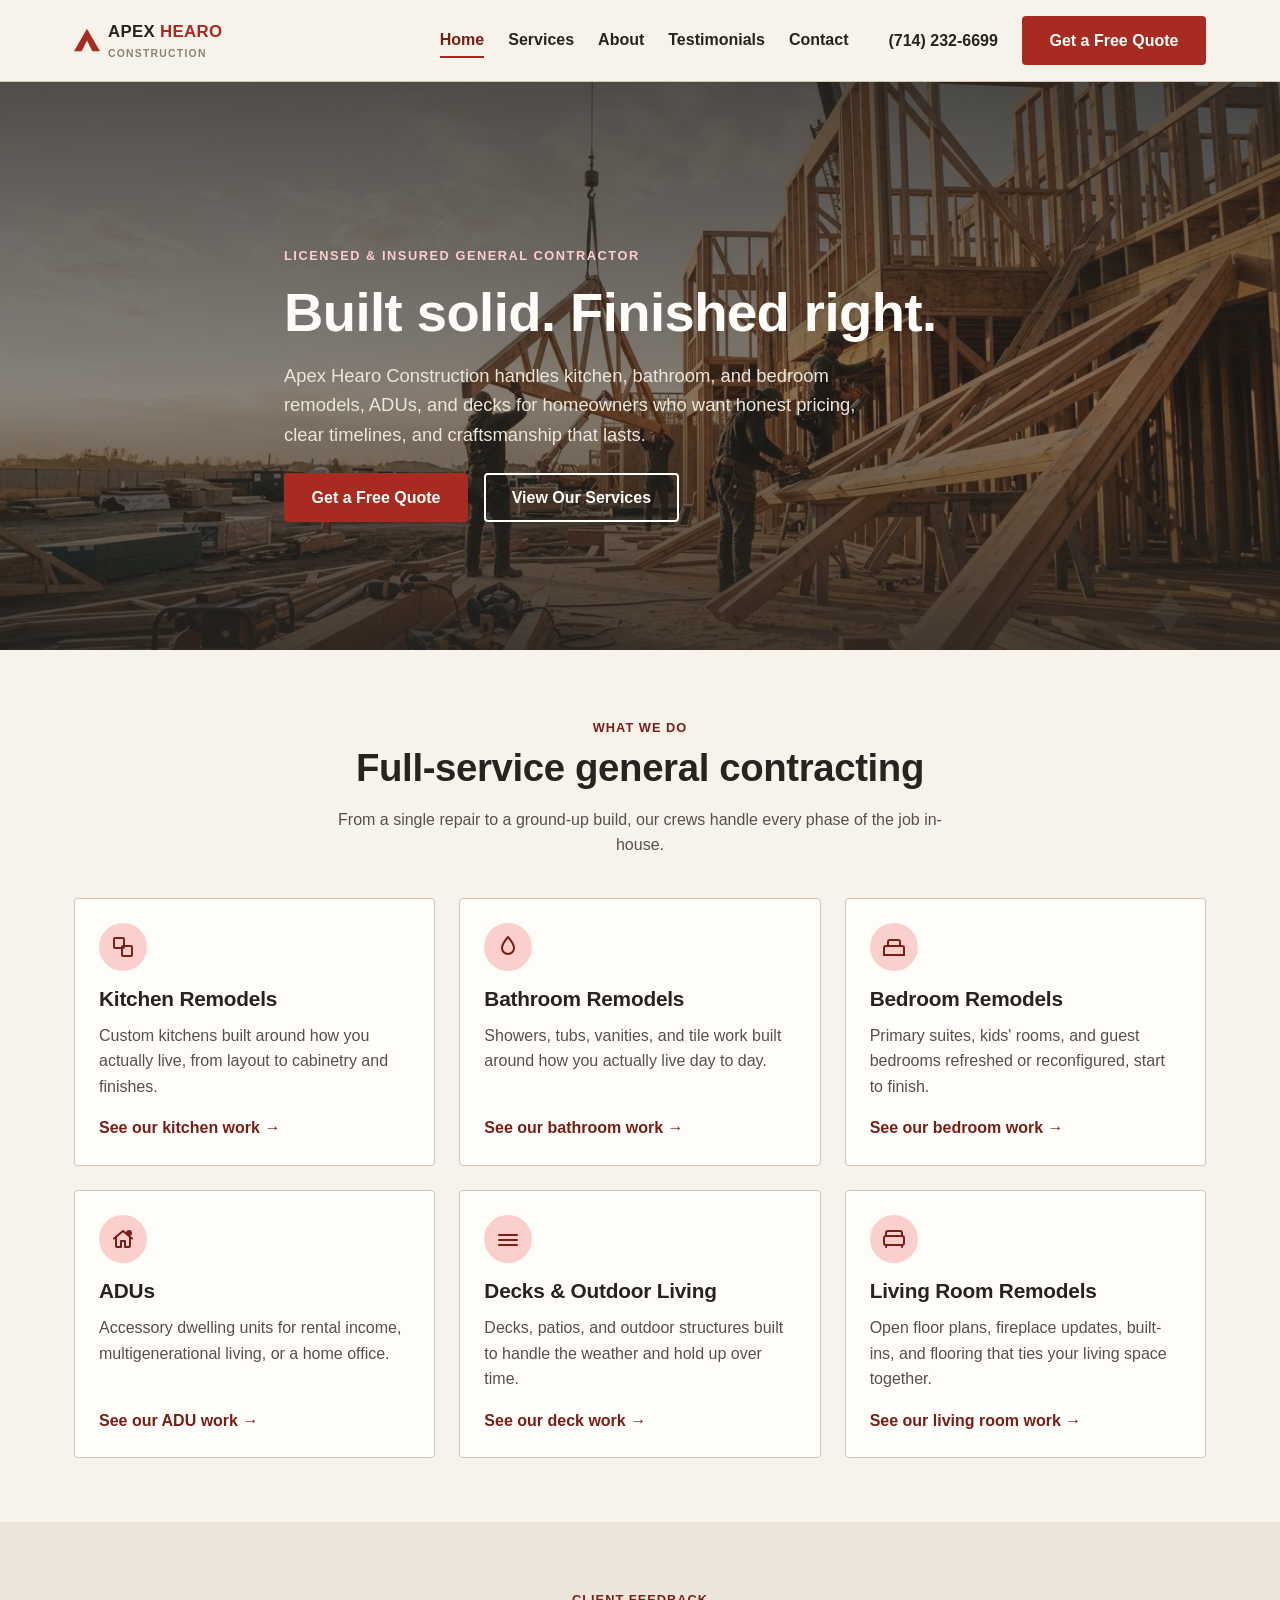
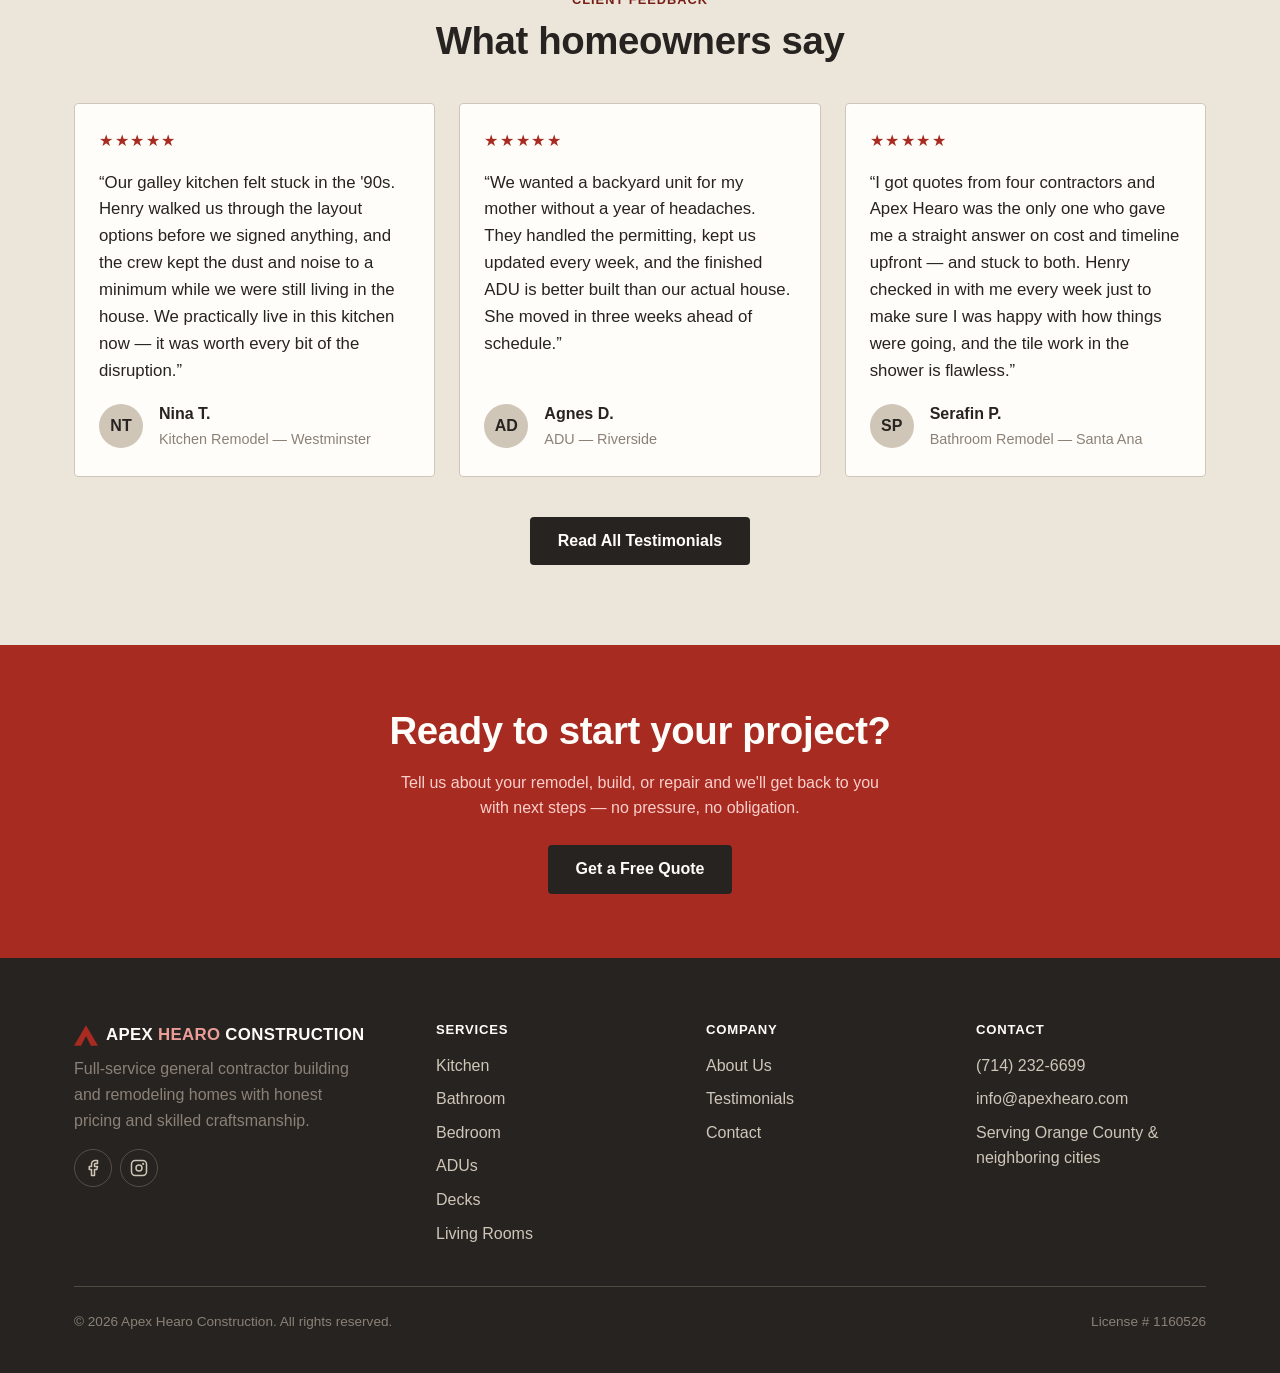
==== commit 650e1ed7: "Add company email, simplify service nav labels, add Henry to testimonials - Add info@apexhearo.com a" ====
--- a/index.html
+++ b/index.html
@@ -199,9 +199,9 @@
         <div>
           <h3 class="footer-heading">Services</h3>
           <ul class="footer-links">
-            <li><a href="services.html#kitchen">Kitchen Remodels</a></li>
-            <li><a href="services.html#bathroom">Bathroom Remodels</a></li>
-            <li><a href="services.html#bedroom">Bedroom Remodels</a></li>
+            <li><a href="services.html#kitchen">Kitchen</a></li>
+            <li><a href="services.html#bathroom">Bathroom</a></li>
+            <li><a href="services.html#bedroom">Bedroom</a></li>
             <li><a href="services.html#adus">ADUs</a></li>
             <li><a href="services.html#decks">Decks</a></li>
             <li><a href="services.html#living-room">Living Rooms</a></li>
@@ -221,6 +221,7 @@
           <h3 class="footer-heading">Contact</h3>
           <ul class="footer-links">
             <li><a href="tel:+17142326699">(714) 232-6699</a></li>
+            <li><a href="mailto:info@apexhearo.com">info@apexhearo.com</a></li>
             <li>Serving Orange County &amp; neighboring cities</li>
           </ul>
         </div>
